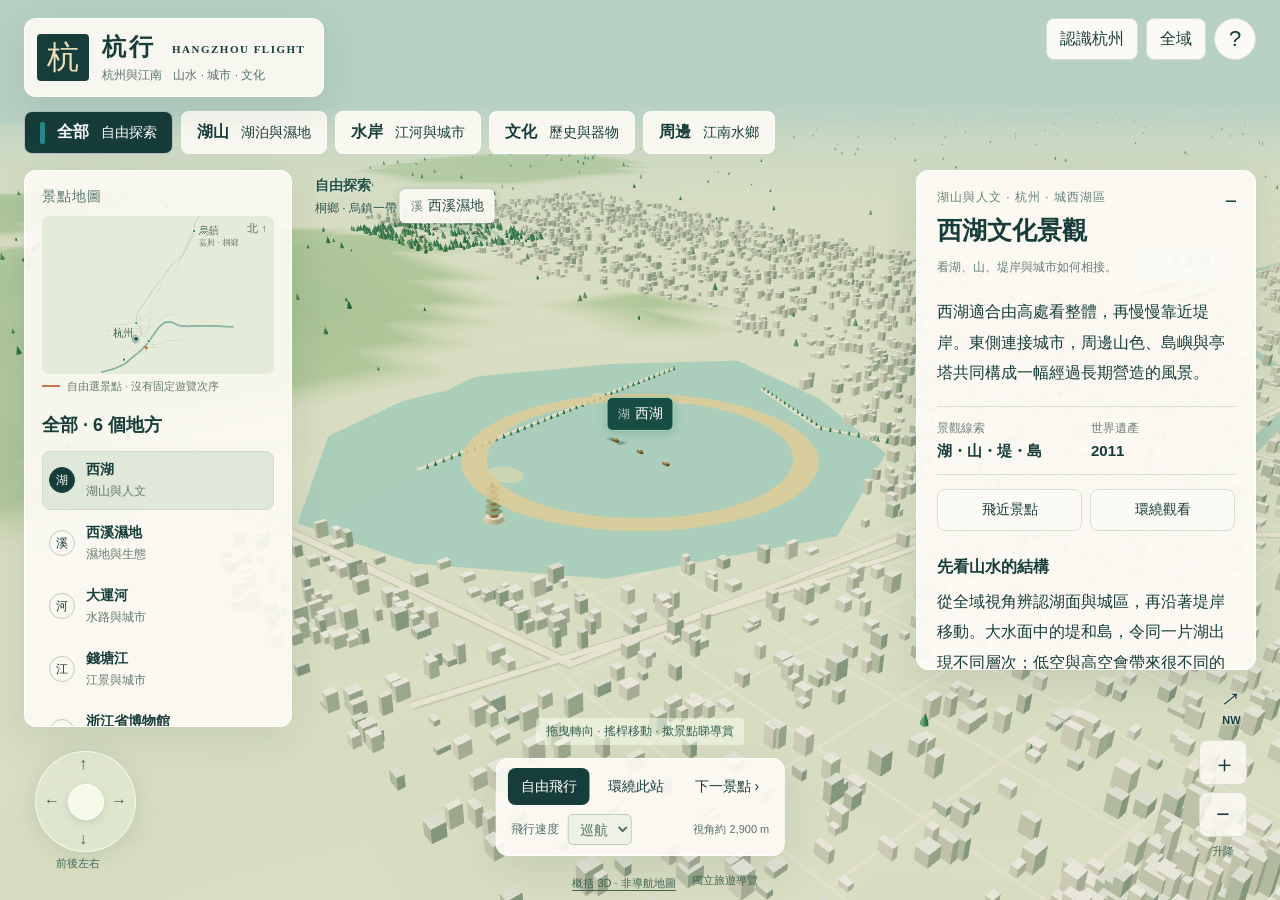
==== index.html @ 66ceef22 "Add independent Hangzhou sightseeing explorer" ====
<!doctype html>
<html lang="zh-HK">
<head>
<meta charset="utf-8"><meta name="viewport" content="width=device-width,initial-scale=1,viewport-fit=cover"><meta name="theme-color" content="#153e3c"><meta name="referrer" content="no-referrer"><meta http-equiv="Content-Security-Policy" content="default-src 'self'; script-src 'self'; style-src 'self' 'unsafe-inline'; img-src 'self' data: blob:; connect-src 'self'; font-src 'self'; object-src 'none'; base-uri 'self'; form-action 'none'">
<title>杭行｜杭州與江南 3D 自由導覽</title><meta name="description" content="用3D航拍視角探索西湖、西溪、大運河、錢塘江與江南水鄉。自由選擇景點，閱讀山水與文化背景。">
<link rel="icon" type="image/svg+xml" href="data:image/svg+xml,%3Csvg xmlns='http://www.w3.org/2000/svg' viewBox='0 0 32 32'%3E%3Crect width='32' height='32' rx='7' fill='%23153e3c'/%3E%3Cpath d='M5 20 12 8 19 20M13 20l7-13 7 13M5 25h22' fill='none' stroke='%23f2dfb1' stroke-width='2'/%3E%3C/svg%3E">
<link rel="stylesheet" href="./style.css">
</head>
<body>
<main id="app">
<div id="world" tabindex="0" aria-label="杭州3D航拍場景。拖曳轉向，WASD或搖桿移動，R和F升降。"></div><div id="labels"></div>
<header class="topbar"><div class="brand"><span class="seal" aria-hidden="true">杭</span><div><h1>杭行 <span>HANGZHOU FLIGHT</span></h1><p>杭州與江南 <span>山水 · 城市 · 文化</span></p></div></div><div class="top-actions"><button id="show-explorer" aria-expanded="false" aria-controls="explorer">景點</button><button id="city-knowledge">認識杭州</button><button id="overview">全域</button><button id="help" class="circle" aria-label="操作及資料說明">?</button></div></header>
<nav class="categorybar" aria-label="選擇探索主題" id="categories"></nav>
<aside id="explorer" aria-label="景點清單與地圖"><div class="aside-heading"><span>景點地圖</span><button id="close-explorer" class="circle" aria-label="收起景點">×</button></div><div class="map-wrap"><canvas id="minimap" width="560" height="350" aria-label="杭州與烏鎮景點總覽；可點選景點"></canvas><span>北 ↑</span></div><div class="map-key"><i></i><span>自由選景點 · 沒有固定遊覽次序</span></div><h2 id="category-title"></h2><ol id="stops"></ol><p class="explorer-note">從主題選擇景點；地圖只供認識地理關係，現場資訊請查景區公告。</p></aside>
<div class="scene-status"><span id="mode-label">自由探索</span><span id="region-label">杭州 · 西湖一帶</span></div>
<div class="compass" aria-label="視角方位"><span id="compass-needle">↑</span><b id="heading">N</b></div>
<aside id="guide" class="guide" aria-label="地點導賞"><button id="guide-teaser" aria-expanded="false" aria-controls="guide-content"></button><div id="guide-content"></div></aside>
<div class="flight-console"><div class="flight-mode" role="group" aria-label="飛行方式"><button id="free-mode" class="active" aria-pressed="true">自由飛行</button><button id="orbit-mode" aria-pressed="false">環繞此站</button><button id="next-stop">下一景點 ›</button></div><div class="speed-control"><label for="speed-select">飛行速度</label><select id="speed-select"><option value="0.65">慢遊</option><option value="3.5" selected>巡航</option><option value="24">跨城</option></select><span id="altitude">視角高度</span></div></div>
<div id="joystick" aria-label="按住並拖曳控制前後左右移動" role="group"><span class="joy-n">↑</span><span class="joy-w">←</span><span class="joy-e">→</span><span class="joy-s">↓</span><div id="knob"></div></div><span class="joystick-label">前後左右</span>
<div class="alt-controls"><button id="rise" aria-label="按住上升">＋</button><button id="lower" aria-label="按住下降">−</button><span>升降</span></div>
<div id="scene-hint">拖曳轉向 · 搖桿移動 · 撳景點睇導賞</div>
<footer><button id="model-note">概括 3D · 非導航地圖</button><span>獨立旅遊導覽</span></footer><div id="toast" role="status" aria-live="polite"></div>
<div id="loading" role="status"><span class="loading-mark">杭</span><strong>正在展開杭州山水</strong><p>準備湖山、水岸與江南街景</p></div>
<dialog id="info-dialog"><div class="dialog-top"><span>杭州隨行筆記</span><button class="dialog-close circle" aria-label="關閉">×</button></div><h2>先認識這片山水。</h2><div id="knowledge-cards"></div></dialog>
<dialog id="help-dialog"><div class="dialog-top"><span>操作與資料</span><button class="dialog-close circle" aria-label="關閉">×</button></div><h2>像航拍機一樣探索。</h2><p><b>手機與平板</b><br>拖曳畫面轉向；左下搖桿移動；右下＋／−升降。雙指縮放可前進或後退。鬆手就停。</p><p><b>電腦</b><br>W A S D 移動，R／F 升降，方向鍵轉向，滑鼠拖曳看四周，滾輪前進／後退。Esc 停止環繞並收起面板。</p><p><b>按主題自由選擇</b><br>湖山、水岸、文化與周邊分類沒有固定日期或遊覽順序。「下一景點」只切換清單。遠距離移動可用「跨城」速度，亦可直接選目的地飛近。</p><p><b>簡化景觀模型</b><br>地形、水道、道路及建築是概括示意；民居、橋與展館使用通用造型。比例及高度經調整，不能作導航、測量或辨認真實入口。這裏沒有即時街景或實景掃描。</p><p><b>內容來源</b><br>景點介紹由公開資料重新撰寫，來源列於各景點。票價、船班、開放時間與展覽可能調整，出發前請查營運方資訊。本網站是獨立旅遊作品，未獲場館或任何部門背書。</p><p><b>私隱</b><br>應用沒有登入、表格、定位、分析追蹤、廣告或瀏覽紀錄儲存。外部資料連結由你點擊才開啟；網站託管服務仍可能處理 IP 及一般連線紀錄。<a href="./privacy.html">查看私隱及素材說明</a>。</p><p class="small">3D引擎：Three.js（MIT）。<a href="./vendor/THREE-LICENSE.txt" target="_blank" rel="noopener noreferrer">查看授權</a>。景觀圖形由程式繪製；沒有使用外部照片、標誌或地圖貼圖。</p></dialog>
</main>
<noscript><p>請啟用 JavaScript，以操作3D導覽；景點介紹來源列於網站資料說明。</p></noscript>
<script type="module" src="./app.js"></script>
</body></html>
---- style.css ----
:root{font-family:-apple-system,BlinkMacSystemFont,"Noto Sans TC","PingFang TC","Microsoft JhengHei",sans-serif;color:#173d3a;background:#b9d5cb;font-size:16px;--ink:#173d3a;--paper:#fcfaf4;--line:#d6ded1;--jade:#237b72;--accent:#c67548;--shadow:0 12px 40px #183d3a1a}*{box-sizing:border-box}body{margin:0}button,select{font:inherit;color:inherit}button{cursor:pointer;border:1px solid var(--line);background:var(--paper);border-radius:8px;min-height:42px;padding:8px 13px;transition:background .18s,border-color .18s}button:hover{background:#e7eedf;border-color:#809c8c}button:focus-visible,select:focus-visible,a:focus-visible,#world:focus-visible{outline:3px solid #d9803f;outline-offset:3px}button:disabled{opacity:.5;cursor:default}button.active{background:var(--ink);border-color:var(--ink);color:#fff}a{color:#1d6b63;text-underline-offset:3px}p{line-height:1.8}h1,h2,h3,p{margin-top:0}#app{height:100dvh;min-height:460px;overflow:hidden;position:relative}#world,#labels{position:absolute;inset:0}#world{touch-action:none;outline:none}#world canvas{display:block;width:100%;height:100%}#labels{pointer-events:none;overflow:hidden}.place-label{position:absolute;left:0;top:0;white-space:nowrap;transform:translate(-50%,-100%);padding:6px 10px;border-radius:6px;min-height:34px;font-size:.875rem;border:1px solid #ffffffaa;box-shadow:0 2px 10px #143f3930;pointer-events:auto;background:#fcfaf4ec;color:#254b43;will-change:transform}.place-label.active{background:#184d44;color:#fff;border-color:#a3d5b8}.place-label small{margin-right:5px;color:inherit;opacity:.7}.topbar{position:absolute;z-index:5;top:max(18px,env(safe-area-inset-top));left:24px;right:24px;display:flex;justify-content:space-between;gap:16px;pointer-events:none}.brand{display:flex;align-items:center;gap:13px;background:#fcfaf4ed;padding:12px 18px 12px 12px;border:1px solid #fff9;border-radius:12px;box-shadow:var(--shadow);pointer-events:auto}.seal{font-family:"Songti TC","PMingLiU",serif;font-size:32px;background:var(--ink);color:#eedfbb;padding:6px 10px;border-radius:4px;line-height:1.1}.brand h1{font-family:"Songti TC",serif;font-size:24px;font-weight:600;margin:0;letter-spacing:3px}.brand h1 span{font-family:inherit;font-size:11px;letter-spacing:1.5px;vertical-align:middle;margin-left:7px}.brand p{margin:3px 0 0;font-size:12px;line-height:1.5;color:#55726a}.brand p span{margin-left:8px}.top-actions{display:flex;align-items:flex-start;gap:8px;pointer-events:auto}.circle{width:42px;min-width:42px;padding:4px;border-radius:50%;font-size:22px}.categorybar{position:absolute;top:111px;left:24px;right:24px;display:flex;gap:8px;z-index:4;overflow:auto;scrollbar-width:none}.categorybar button{display:flex;gap:12px;align-items:center;background:#fcfaf4ee;white-space:nowrap;border-color:#ffffffaa;min-height:43px;font-size:14px;padding:9px 15px}.categorybar button b{font-size:16px}.categorybar button.active{background:var(--ink);color:white}.categorybar button.active:before{content:'';width:5px;height:22px;background:var(--theme);border-radius:2px}.categorybar button small{font-size:12px;opacity:.7}#explorer{position:absolute;left:24px;top:170px;bottom:173px;width:268px;background:#fcfaf4ed;border:1px solid #ffffffe0;border-radius:12px;box-shadow:var(--shadow);padding:17px;overflow:auto;z-index:4;scrollbar-width:thin}.aside-heading{display:flex;align-items:center;justify-content:space-between;font-size:14px;letter-spacing:1px;color:#55746a}.aside-heading .circle{min-height:30px;width:30px;min-width:30px;font-size:20px}#close-explorer,#show-explorer{display:none}.map-wrap{height:158px;position:relative;margin:10px 0 4px;border-radius:8px;overflow:hidden;background:#e6ecdc}.map-wrap canvas{width:100%;height:100%;cursor:crosshair;display:block}.map-wrap>span{position:absolute;right:7px;top:5px;font-size:11px;color:#5a7163;pointer-events:none}.map-key{display:flex;gap:7px;align-items:center;font-size:11px;color:#647b70;line-height:1.5}.map-key i{display:inline-block;width:18px;height:2px;background:var(--accent)}#category-title{font-size:18px;font-weight:600;margin:18px 0 14px}#stops{padding:0;margin:0;list-style:none}#stops li{position:relative;padding-left:0;margin:0 0 4px}#stops button{display:flex;width:100%;align-items:center;text-align:left;gap:11px;border:1px solid transparent;background:transparent;padding:9px 6px}.stop-number{display:grid;place-items:center;min-width:26px;width:26px;height:26px;border:1px solid #bdcbbd;border-radius:50%;font-size:12px}.stop-text strong{display:block;font-size:14px;font-weight:600}.stop-text small{display:block;font-size:12px;line-height:1.5;color:#63796d;margin-top:3px}#stops button.active{color:var(--ink);background:#e0e9d9;border-color:#cfddc8}#stops button.active .stop-number{color:#fff;background:var(--ink);border-color:var(--ink)}.explorer-note{font-size:12px;line-height:1.7;color:#6c7e72;margin:18px 0 0}.scene-status{position:absolute;left:315px;top:177px;display:flex;flex-direction:column;gap:5px;font-size:12px;color:#255348;text-shadow:0 1px 3px #fff8;pointer-events:none}#mode-label{text-transform:uppercase;font-size:14px;font-weight:600}.compass{position:absolute;right:27px;bottom:174px;width:43px;display:grid;place-items:center;text-shadow:0 1px 3px white;pointer-events:none}.compass span{font-size:28px;display:block;transform-origin:center}.compass b{font-size:11px}.guide{position:absolute;right:24px;top:170px;bottom:230px;width:340px;background:#fcfaf4f5;border:1px solid #fff;border-radius:12px;box-shadow:var(--shadow);z-index:4;overflow:hidden;display:flex;flex-direction:column}#guide-teaser{border:0;border-radius:0;background:transparent;text-align:left;padding:18px 20px 16px;display:block;flex-shrink:0}#guide-teaser .eyebrow{font-size:12px;color:#658072;display:block;margin-bottom:7px;letter-spacing:1px}#guide-teaser strong{display:block;font-family:"Songti TC","PMingLiU",serif;font-size:25px;line-height:1.4;font-weight:600;padding-right:24px}#guide-teaser .chevron{position:absolute;right:18px;top:18px;font-size:21px}#guide-teaser small{display:block;font-size:12px;line-height:1.7;margin-top:9px;color:#677f73}#guide-content{overflow:auto;scrollbar-width:thin;padding:0 20px 22px}#guide-content p{font-size:16px;line-height:1.9}#guide-content h3{font-size:16px;line-height:1.7;margin:22px 0 7px}.place-intro{margin:4px 0 17px}.fact-row{display:flex;gap:10px;border-top:1px solid var(--line);border-bottom:1px solid var(--line);padding:13px 0}.fact-row div{flex:1;min-width:0}.fact-row small{display:block;font-size:12px;color:#6e8277;margin-bottom:5px}.fact-row strong{font-size:15px;font-weight:600}.position-note{padding:10px 12px;background:#edece1;font-size:12px!important;line-height:1.7!important;border-left:2px solid #be855b;border-radius:3px;margin:20px 0 12px}.source-list{font-size:12px;line-height:1.8;color:#6a7d71;border-top:1px solid var(--line);padding-top:13px}.source-list span,.source-list a{display:block;margin:5px 0}.guide-actions{display:flex;gap:8px;margin:14px 0 4px}.guide-actions button{flex:1;font-size:14px}.guide.minimized{top:auto;bottom:181px}.guide.minimized #guide-content{display:none}.guide.minimized #guide-teaser{padding:13px 17px}.guide.minimized #guide-teaser strong{font-size:21px}.guide.minimized #guide-teaser .eyebrow{margin-bottom:2px}.guide.minimized #guide-teaser small{display:none}.flight-console{position:absolute;z-index:4;bottom:44px;left:50%;transform:translateX(-50%);background:#fcfaf4ee;border:1px solid #fff;border-radius:12px;padding:9px 11px;box-shadow:var(--shadow);width:max-content;max-width:calc(100% - 300px)}.flight-mode{display:flex;gap:5px}.flight-mode button{font-size:14px;padding:8px 12px;min-height:37px;border-color:transparent;background:transparent}.flight-mode button.active{background:var(--ink)}.speed-control{display:flex;align-items:center;gap:9px;font-size:12px;padding:9px 3px 1px;color:#567267}.speed-control select{background:#eef2e6;border:1px solid #bacdba;border-radius:5px;padding:4px 7px;min-height:31px;font-size:14px}#altitude{margin-left:auto;font-size:11px}.flight-mode button.active:hover{background:#2b6155}#joystick{position:absolute;bottom:48px;left:35px;width:101px;height:101px;border:1px solid #fafffabb;border-radius:50%;background:#edf6e859;backdrop-filter:blur(6px);box-shadow:0 3px 25px #264a3820;touch-action:none;user-select:none;z-index:5;color:#426659}#joystick>span{position:absolute;font-size:16px}.joy-n{top:3px;left:43px}.joy-s{bottom:3px;left:43px}.joy-w{top:40px;left:8px}.joy-e{top:40px;right:8px}#knob{position:absolute;left:32px;top:32px;width:36px;height:36px;border:1px solid white;background:#fcfff2b3;border-radius:50%;pointer-events:none;box-shadow:0 3px 8px #183b3222}.joystick-label{position:absolute;bottom:29px;left:56px;font-size:11px;color:#436a5b;pointer-events:none}.alt-controls{position:absolute;right:33px;bottom:41px;display:flex;flex-direction:column;gap:7px;z-index:5}.alt-controls button{width:48px;height:45px;font-size:23px;background:#fcfaf4d9;touch-action:none}.alt-controls span{text-align:center;font-size:11px;color:#436a5b}.flight-console button:active,.alt-controls button:active{background:#d8e7cf}#scene-hint{position:absolute;bottom:155px;left:50%;transform:translateX(-50%);white-space:nowrap;font-size:12px;color:#325f51;pointer-events:none;background:#fafff080;padding:5px 10px;border-radius:4px}footer{position:absolute;bottom:7px;left:180px;right:130px;display:flex;justify-content:center;gap:16px;font-size:11px;color:#416451}footer button{font-size:11px;min-height:20px;padding:0;background:transparent;border:none;text-decoration:underline;text-underline-offset:3px}#toast{position:absolute;left:50%;top:170px;transform:translate(-50%,-10px);opacity:0;pointer-events:none;background:#173d3a;color:#fff;padding:12px 17px;border-radius:8px;font-size:14px;max-width:80%;z-index:10;transition:opacity .2s,transform .2s}#toast.show{opacity:1;transform:translate(-50%,0)}#loading{position:absolute;inset:0;z-index:15;background:#e2eadc;display:flex;flex-direction:column;align-items:center;justify-content:center;gap:20px}#loading .loading-mark{font-family:serif;font-size:60px;line-height:1;color:#296355;padding:28px;border:1px solid #8da48f;border-radius:50%}#loading strong{font-family:serif;font-size:24px;font-weight:500}#loading p{font-size:14px;color:#697f6e}#loading.error{inset:auto 16% 30%;padding:25px;border:1px solid #ccd8c4;border-radius:12px;gap:10px}#loading.error strong{font-size:20px}dialog{color:var(--ink);background:var(--paper);border:1px solid white;border-radius:16px;padding:26px 30px;max-width:610px;width:calc(100% - 32px);max-height:85dvh;box-shadow:0 20px 100px #123e3c55}dialog::backdrop{background:#123e3c55;backdrop-filter:blur(3px)}.dialog-top{display:flex;justify-content:space-between;align-items:center;gap:15px;margin-bottom:20px;color:#587968;font-size:13px;letter-spacing:2px}dialog h2{font-family:serif;font-size:29px;line-height:1.5}dialog p{font-size:16px;line-height:1.9}dialog .small{font-size:12px}dialog .knowledge-card{padding:20px 0;border-top:1px solid var(--line)}.knowledge-card>span{font-size:12px;color:#a1613f}.knowledge-card h3{font-size:21px;margin:7px 0 10px;font-family:serif}.knowledge-card p{margin-bottom:10px}.knowledge-card a{font-size:12px;display:block;line-height:1.8}.no3d .flight-console,.no3d #joystick,.no3d .joystick-label,.no3d .alt-controls,.no3d .compass,.no3d #scene-hint{display:none}
@media(min-width:1600px){.guide{width:380px}#explorer{width:284px}.scene-status{left:330px}.categorybar{gap:10px}.categorybar button{min-width:170px}}
@media(max-width:1150px){.brand h1 span{display:none}.guide{width:305px}#explorer{width:235px;padding:13px}.scene-status{left:280px}.categorybar button{gap:8px;padding:8px 11px}.categorybar button small{display:none}}
@media(max-width:900px){.topbar{left:12px;right:12px;top:max(12px,env(safe-area-inset-top));gap:8px}.brand{padding:9px;gap:8px}.seal{font-size:26px;padding:6px 8px}.brand h1{font-size:23px}.brand p{font-size:11px}.brand p span{display:none}.top-actions{gap:5px}.top-actions button{font-size:13px;padding:7px 10px}.top-actions .circle{width:36px;min-width:36px;font-size:20px}.categorybar{left:12px;right:0;top:91px;padding-right:12px;gap:6px}.categorybar button{font-size:12px;gap:7px;padding:7px 10px;min-height:41px}.categorybar button b{font-size:14px}#show-explorer,#close-explorer{display:block}#explorer{display:none;left:12px;top:143px;bottom:162px;width:280px;z-index:8;background:#fcfaf4fa}#explorer.open{display:block}.scene-status{left:17px;top:147px;gap:2px}.guide{top:143px;bottom:204px;width:305px;right:12px}.guide.minimized{bottom:183px}.compass{right:19px;bottom:177px}.brand p{line-height:1.4}.guide.minimized~.compass{display:none}.map-wrap{height:170px}#guide-teaser strong{font-size:23px}}
@media(max-width:600px){#app{min-height:420px}.topbar{align-items:center}.brand{padding:8px;gap:7px;border-radius:9px}.brand h1{font-size:22px;letter-spacing:1px}.seal{font-size:24px;padding:5px 7px}.brand p{font-size:10px}.top-actions{gap:4px}.top-actions button{min-height:37px;font-size:12px;padding:6px 8px;border-radius:6px}.top-actions .circle{width:31px;min-width:31px;min-height:35px;font-size:18px}.categorybar{top:85px}.categorybar button span{display:none}.categorybar button{padding:8px 13px;gap:6px;flex:1;justify-content:center}.categorybar button.active:before{width:4px;height:16px}.categorybar button b{font-size:14px}.scene-status{top:139px;font-size:11px}#mode-label{font-size:12px}#explorer{top:133px;bottom:173px;width:calc(100% - 24px);max-width:340px}.map-wrap{height:140px}#explorer #stops button{padding:9px}.guide{left:12px;right:12px;top:135px;bottom:182px;width:auto;z-index:7}.guide.minimized{left:12px;right:12px;bottom:171px;top:auto;z-index:4}.guide.minimized #guide-teaser{padding:10px 15px}.guide.minimized #guide-teaser strong{font-size:19px;display:block}.guide.minimized #guide-teaser .eyebrow{font-size:11px}.guide:not(.minimized) #guide-teaser{padding:14px 17px}.guide:not(.minimized) #guide-teaser strong{font-size:24px}#guide-teaser small{margin-top:4px}#guide-content{padding-left:17px;padding-right:17px}#guide-content p{font-size:16px}.flight-console{max-width:none;width:calc(100% - 150px);bottom:44px;left:91px;transform:none;padding:6px;border-radius:9px}.flight-mode{flex-wrap:wrap;gap:0}.flight-mode button{font-size:12px;min-height:34px;padding:7px 7px;flex:1;white-space:nowrap}.flight-mode #next-stop{width:100%;flex-basis:100%;border-top:1px solid #d5decf;margin-top:4px;padding:3px 8px;min-height:29px}.speed-control{gap:5px;padding:5px 2px 1px;justify-content:center}.speed-control label{font-size:11px}.speed-control select{font-size:12px;min-height:28px;padding:3px 6px}#altitude{display:none}#joystick{left:11px;bottom:62px;width:72px;height:72px}#knob{left:23px;top:23px;width:26px;height:26px}.joy-n{top:0!important;left:29px!important}.joy-s{bottom:0!important;left:29px!important}.joy-w{left:4px!important;top:25px!important}.joy-e{right:4px!important;top:25px!important}#joystick>span{font-size:13px}.joystick-label{left:23px;bottom:43px;font-size:10px}.alt-controls{right:11px;bottom:47px;gap:5px}.alt-controls button{width:38px;height:39px;min-height:39px;padding:3px;font-size:22px}.alt-controls span{font-size:10px}.compass{right:14px;bottom:267px;width:30px}.compass span{font-size:25px}.compass b{font-size:10px}#scene-hint{bottom:22px;font-size:10px;padding:1px 5px}footer{left:0;right:0;bottom:3px;gap:6px}footer span{display:none}footer button{font-size:10px;min-height:18px}#toast{top:139px;font-size:13px;padding:10px 13px}dialog{padding:20px;max-height:90dvh}.dialog-top{margin-bottom:12px}dialog h2{font-size:25px}.place-label{font-size:12px;min-height:29px;padding:5px 8px}.no3d .guide.minimized{bottom:50px}}
@media(max-height:620px) and (min-width:601px){.topbar{top:8px}.brand{padding:6px 10px}.seal{font-size:23px}.brand h1{font-size:21px}.brand p{font-size:10px}.categorybar{top:78px}.categorybar button{min-height:34px;padding:5px 10px}.guide,#explorer{top:122px;bottom:130px}.guide.minimized{top:auto;bottom:135px}.map-wrap{height:110px}.scene-status{top:132px}.flight-console{bottom:28px}#joystick{bottom:25px;width:80px;height:80px}#knob{left:24px;top:24px;width:30px;height:30px}.joy-n,.joy-s{left:34px!important}.joy-e,.joy-w{top:30px!important}.joystick-label{bottom:8px}.alt-controls{bottom:12px}.compass{bottom:140px}#scene-hint{display:none}footer{bottom:2px}}
@media(prefers-reduced-motion:reduce){*{transition:none!important;scroll-behavior:auto!important}}
@media(max-width:370px){.brand p{display:none}.brand h1{font-size:20px}.brand{gap:5px;padding:6px}.seal{font-size:21px;padding:4px 6px}.top-actions button{padding:6px;font-size:12px}.categorybar button{padding:7px 8px}.flight-mode button{font-size:11px;padding:6px 5px}}
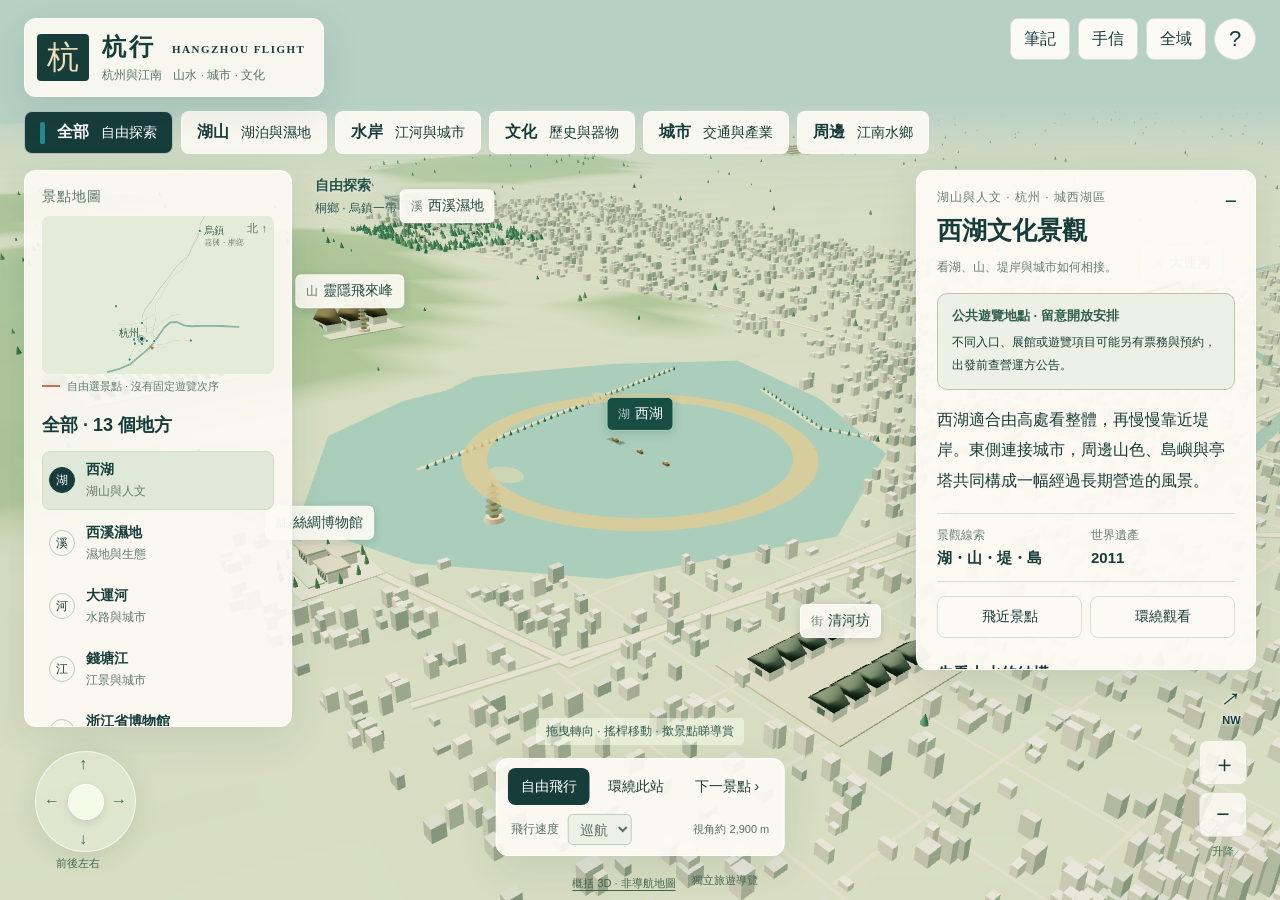
==== commit d546dfe0: "Expand public sightseeing guide with nearby places and souvenir tips" ====
--- a/index.html
+++ b/index.html
@@ -9,7 +9,7 @@
 <body>
 <main id="app">
 <div id="world" tabindex="0" aria-label="杭州3D航拍場景。拖曳轉向，WASD或搖桿移動，R和F升降。"></div><div id="labels"></div>
-<header class="topbar"><div class="brand"><span class="seal" aria-hidden="true">杭</span><div><h1>杭行 <span>HANGZHOU FLIGHT</span></h1><p>杭州與江南 <span>山水 · 城市 · 文化</span></p></div></div><div class="top-actions"><button id="show-explorer" aria-expanded="false" aria-controls="explorer">景點</button><button id="city-knowledge">認識杭州</button><button id="overview">全域</button><button id="help" class="circle" aria-label="操作及資料說明">?</button></div></header>
+<header class="topbar"><div class="brand"><span class="seal" aria-hidden="true">杭</span><div><h1>杭行 <span>HANGZHOU FLIGHT</span></h1><p>杭州與江南 <span>山水 · 城市 · 文化</span></p></div></div><div class="top-actions"><button id="show-explorer" aria-expanded="false" aria-controls="explorer">景點</button><button id="city-knowledge" aria-label="認識杭州">筆記</button><button id="souvenirs" aria-label="手信選購指南">手信</button><button id="overview">全域</button><button id="help" class="circle" aria-label="操作及資料說明">?</button></div></header>
 <nav class="categorybar" aria-label="選擇探索主題" id="categories"></nav>
 <aside id="explorer" aria-label="景點清單與地圖"><div class="aside-heading"><span>景點地圖</span><button id="close-explorer" class="circle" aria-label="收起景點">×</button></div><div class="map-wrap"><canvas id="minimap" width="560" height="350" aria-label="杭州與烏鎮景點總覽；可點選景點"></canvas><span>北 ↑</span></div><div class="map-key"><i></i><span>自由選景點 · 沒有固定遊覽次序</span></div><h2 id="category-title"></h2><ol id="stops"></ol><p class="explorer-note">從主題選擇景點；地圖只供認識地理關係，現場資訊請查景區公告。</p></aside>
 <div class="scene-status"><span id="mode-label">自由探索</span><span id="region-label">杭州 · 西湖一帶</span></div>
@@ -22,6 +22,7 @@
 <footer><button id="model-note">概括 3D · 非導航地圖</button><span>獨立旅遊導覽</span></footer><div id="toast" role="status" aria-live="polite"></div>
 <div id="loading" role="status"><span class="loading-mark">杭</span><strong>正在展開杭州山水</strong><p>準備湖山、水岸與江南街景</p></div>
 <dialog id="info-dialog"><div class="dialog-top"><span>杭州隨行筆記</span><button class="dialog-close circle" aria-label="關閉">×</button></div><h2>先認識這片山水。</h2><div id="knowledge-cards"></div></dialog>
+<dialog id="souvenir-dialog" aria-labelledby="souvenir-title"><button class="dialog-close" aria-label="關閉">×</button><p class="eyebrow">TAKE A LITTLE HANGZHOU HOME</p><h2 id="souvenir-title">帶一點杭州回去</h2><p class="dialog-intro">六種手信靈感，先看材料與標示，再選自己喜歡的。沒有固定店家清單或即時售價；食品介紹及選購提示為編輯建議。</p><div id="souvenir-cards" class="knowledge-grid"></div></dialog>
 <dialog id="help-dialog"><div class="dialog-top"><span>操作與資料</span><button class="dialog-close circle" aria-label="關閉">×</button></div><h2>像航拍機一樣探索。</h2><p><b>手機與平板</b><br>拖曳畫面轉向；左下搖桿移動；右下＋／−升降。雙指縮放可前進或後退。鬆手就停。</p><p><b>電腦</b><br>W A S D 移動，R／F 升降，方向鍵轉向，滑鼠拖曳看四周，滾輪前進／後退。Esc 停止環繞並收起面板。</p><p><b>按主題自由選擇</b><br>湖山、水岸、文化與周邊分類沒有固定日期或遊覽順序。「下一景點」只切換清單。遠距離移動可用「跨城」速度，亦可直接選目的地飛近。</p><p><b>簡化景觀模型</b><br>地形、水道、道路及建築是概括示意；民居、橋與展館使用通用造型。比例及高度經調整，不能作導航、測量或辨認真實入口。這裏沒有即時街景或實景掃描。</p><p><b>內容來源</b><br>景點介紹由公開資料重新撰寫，來源列於各景點。票價、船班、開放時間與展覽可能調整，出發前請查營運方資訊。本網站是獨立旅遊作品，未獲場館或任何部門背書。</p><p><b>私隱</b><br>應用沒有登入、表格、定位、分析追蹤、廣告或瀏覽紀錄儲存。外部資料連結由你點擊才開啟；網站託管服務仍可能處理 IP 及一般連線紀錄。<a href="./privacy.html">查看私隱及素材說明</a>。</p><p class="small">3D引擎：Three.js（MIT）。<a href="./vendor/THREE-LICENSE.txt" target="_blank" rel="noopener noreferrer">查看授權</a>。景觀圖形由程式繪製；沒有使用外部照片、標誌或地圖貼圖。</p></dialog>
 </main>
 <noscript><p>請啟用 JavaScript，以操作3D導覽；景點介紹來源列於網站資料說明。</p></noscript>
--- a/style.css
+++ b/style.css
@@ -6,3 +6,9 @@
 @media(max-height:620px) and (min-width:601px){.topbar{top:8px}.brand{padding:6px 10px}.seal{font-size:23px}.brand h1{font-size:21px}.brand p{font-size:10px}.categorybar{top:78px}.categorybar button{min-height:34px;padding:5px 10px}.guide,#explorer{top:122px;bottom:130px}.guide.minimized{top:auto;bottom:135px}.map-wrap{height:110px}.scene-status{top:132px}.flight-console{bottom:28px}#joystick{bottom:25px;width:80px;height:80px}#knob{left:24px;top:24px;width:30px;height:30px}.joy-n,.joy-s{left:34px!important}.joy-e,.joy-w{top:30px!important}.joystick-label{bottom:8px}.alt-controls{bottom:12px}.compass{bottom:140px}#scene-hint{display:none}footer{bottom:2px}}
 @media(prefers-reduced-motion:reduce){*{transition:none!important;scroll-behavior:auto!important}}
 @media(max-width:370px){.brand p{display:none}.brand h1{font-size:20px}.brand{gap:5px;padding:6px}.seal{font-size:21px;padding:4px 6px}.top-actions button{padding:6px;font-size:12px}.categorybar button{padding:7px 8px}.flight-mode button{font-size:11px;padding:6px 5px}}
+
+/* Public access notes and lightweight souvenir guide. */
+.access-note{padding:12px 14px;margin-bottom:15px;border:1px solid #b6c8ac;background:#edf1e5;border-radius:10px}.access-note strong{font-size:13px;color:#315e4c}.access-note p{font-size:12px!important;line-height:1.65;margin:6px 0 0!important}.access-note.restricted{background:#fbefdd;border-color:#d6b87e}.access-note.restricted strong{color:#805920}.nearby-links{display:flex;flex-wrap:wrap;gap:7px;margin:12px 0}.nearby-links button{border:1px solid #bcccb6;background:#f2f4e9;color:#315e4c;padding:9px 11px;border-radius:7px;font:inherit;font-size:12px;cursor:pointer}.nearby-links button:hover{background:#dbe7d4}.nearby-note{font-size:12px!important}.gift-card h4{font-size:12px;margin:17px 0 5px;color:#487260}.gift-card h4+p{margin-top:0}#souvenir-dialog{width:min(820px,calc(100vw - 28px))}#souvenir-cards{display:grid;grid-template-columns:repeat(2,minmax(0,1fr));gap:14px}.dialog-intro{line-height:1.8;color:#536c59;font-size:14px}
+@media(max-width:600px){#souvenir-cards{grid-template-columns:1fr}.top-actions{gap:4px}.top-actions button{padding-left:8px;padding-right:8px}#souvenir-dialog{padding:24px 17px}}
+
+#souvenir-dialog>.dialog-close{float:right;margin-left:12px} @media(max-width:370px){.top-actions button{padding-left:6px;padding-right:6px}.brand .seal{display:none}}
